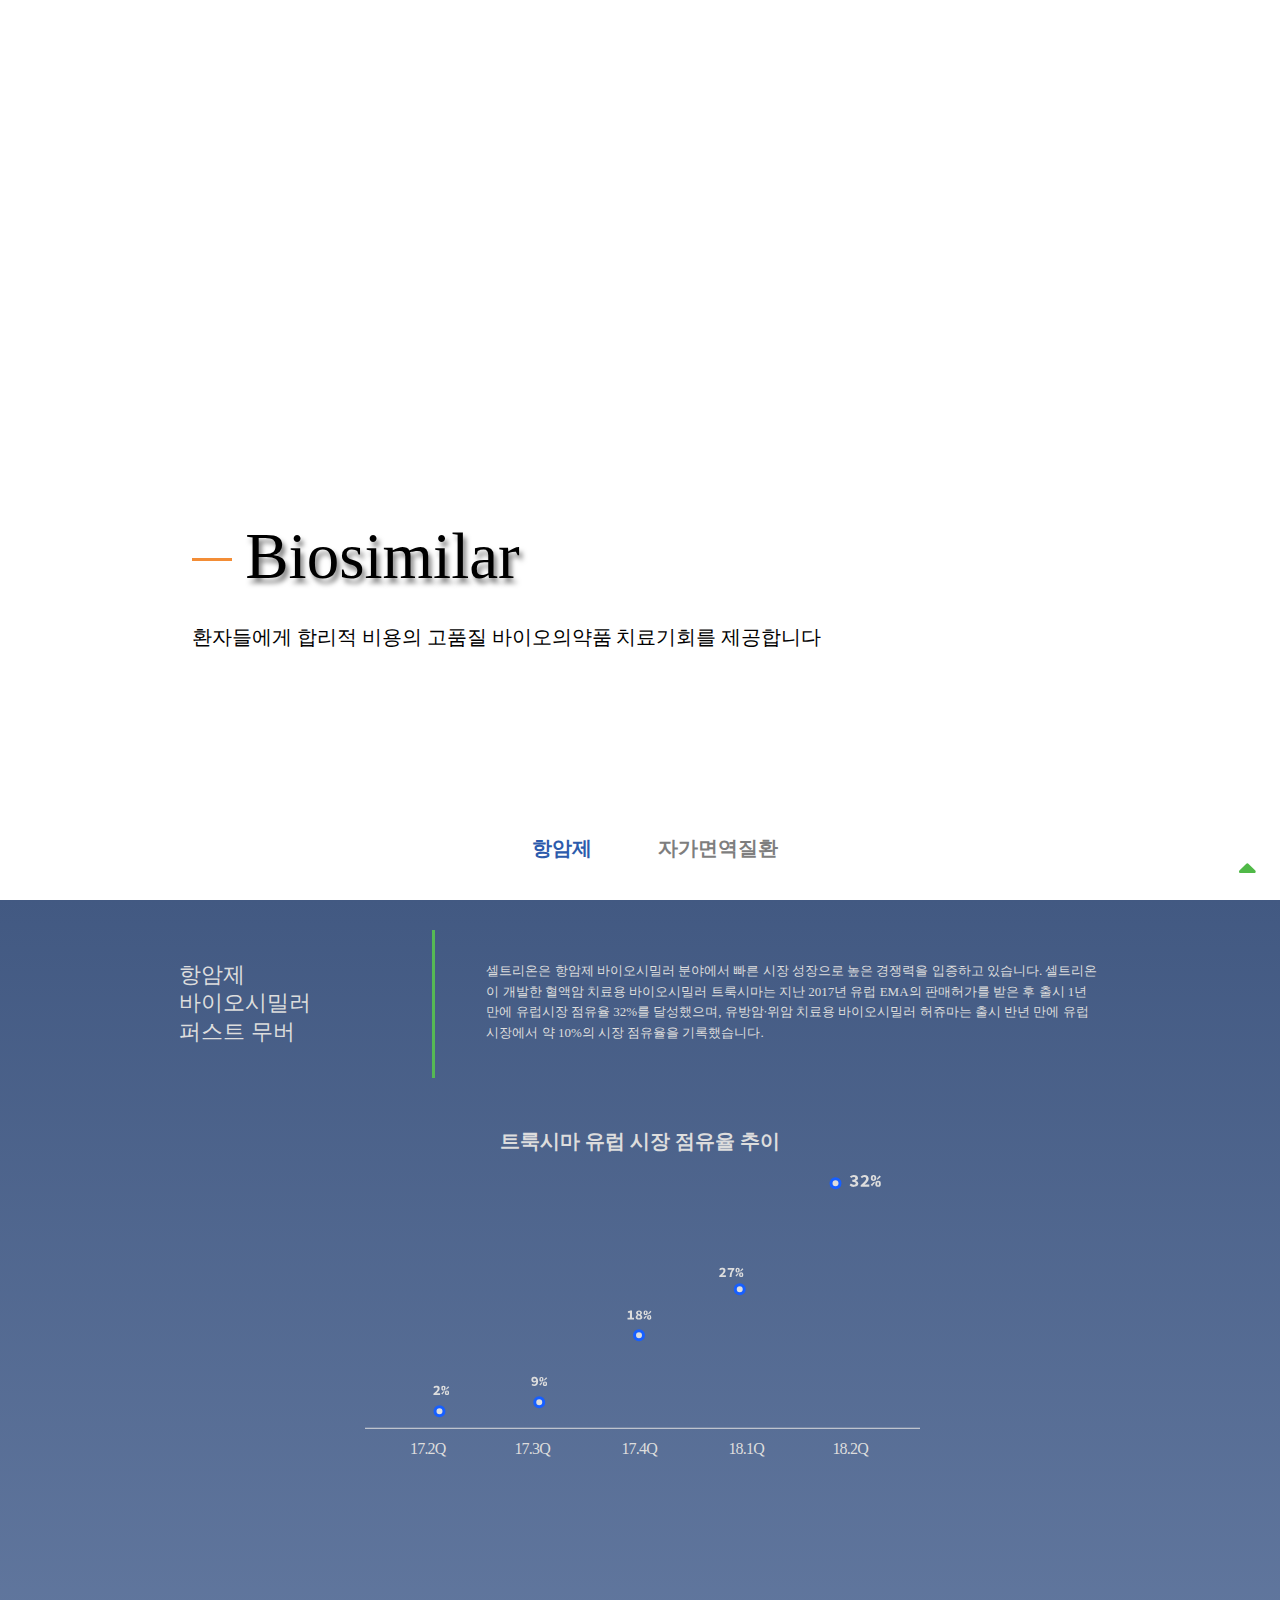
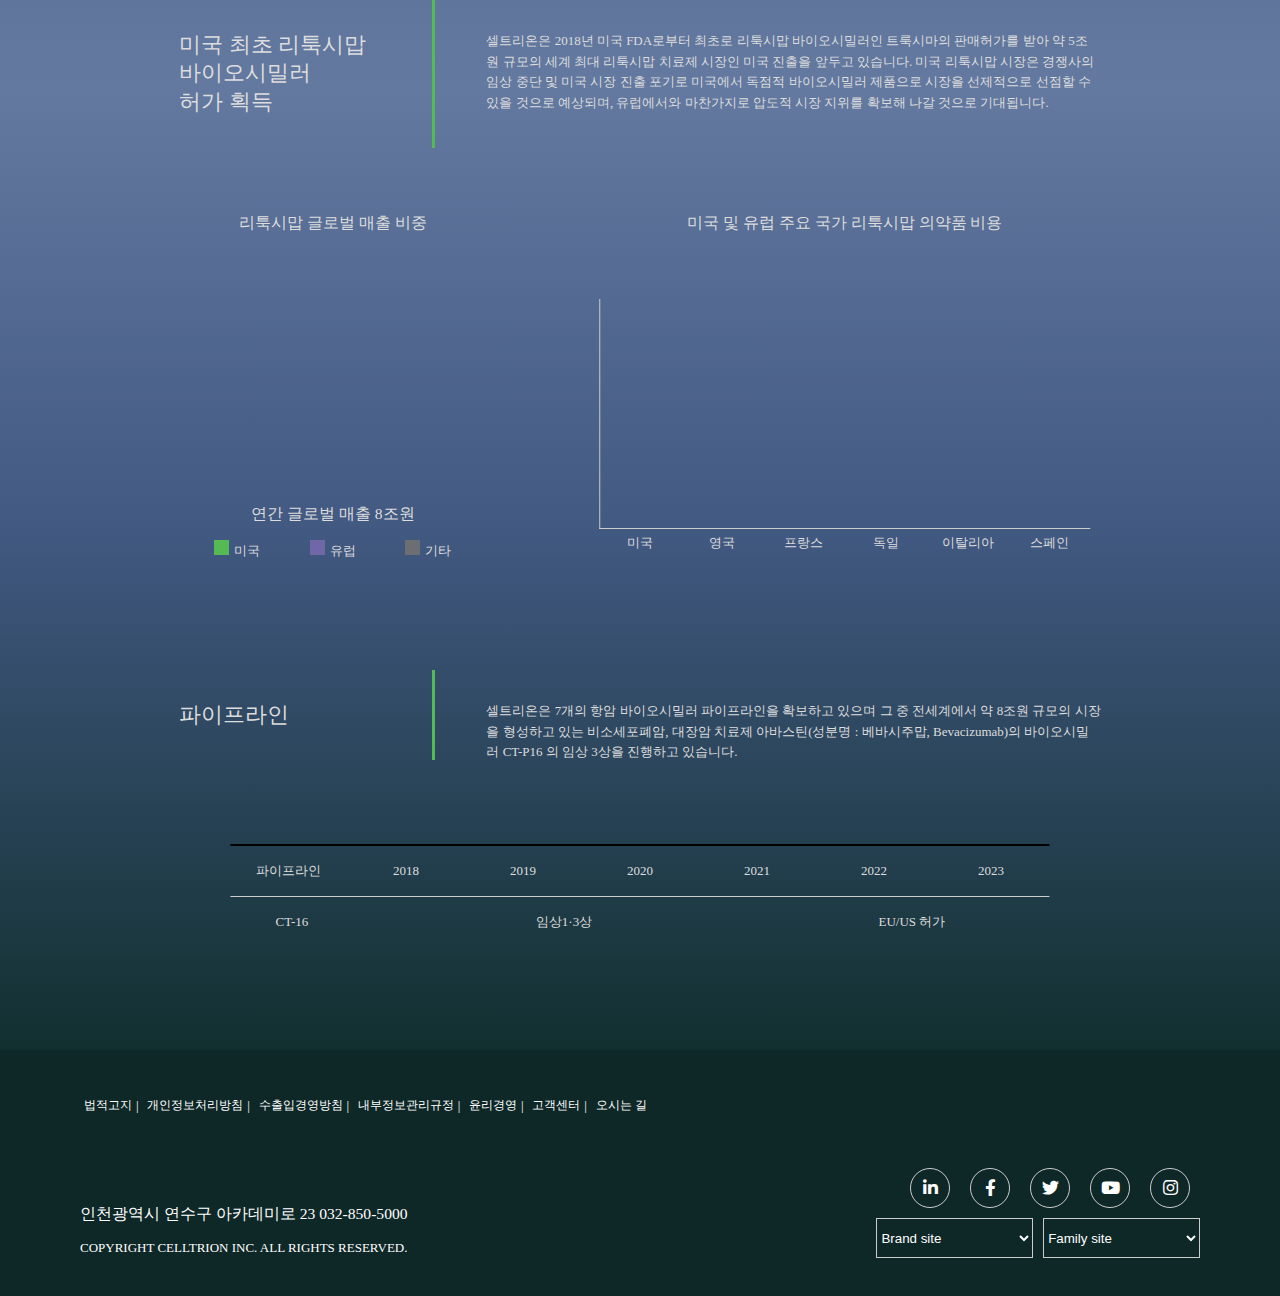
==== biosimilar.html @ dd0088aa "first upload" ====
<!DOCTYPE html>
<html lang="ko">
<head>
    <meta charset="UTF-8">
    <title>biosimilar</title>
    <meta name="viewport" content="width=device-width, initial-scale=1.0">
    
    <link rel="stylesheet" href="css/biosimilar.css">
    <link rel="stylesheet" href="https://cdnjs.cloudflare.com/ajax/libs/font-awesome/5.8.2/css/all.min.css"/>
    
    <script src="js/jquery-3.6.0.min.js"></script>
    <script src="js/default.js"></script>
    <script src="js/biosimilar.js"></script>
    
</head>
<body>
    <!--menu 따로 분리 후 html연결-->
    <div class="menu"></div>
    <div class="upBtn"><i class="fas fa-sort-up"></i></div>

    <section>
        <article class="at at1">
            <div class="at1_bg"></div>
            <div class="at1_box">
                <span></span>
                <p>Biosimilar</p>
                <p>환자들에게 합리적 비용의 고품질 바이오의약품 치료기회를 제공합니다</p>
                <ul class="tabBtn">
                    <li><a href="#">항암제</a></li>
                    <li><a href="#">자가면역질환</a></li>
                </ul>
            </div>
        </article>

        <article class="at at2 tabCont">
            <!-- 항암제 시작 -->
            <div>
                <div class="tabCont1_1">
                    <ul class="tabCont_txt">
                        <li>
                            항암제<br>
                            바이오시밀러<br>
                            퍼스트 무버
                        </li>
                        <li>
                            셀트리온은 항암제 바이오시밀러 분야에서 빠른 시장 성장으로 높은 경쟁력을 입증하고 있습니다.
                            셀트리온이 개발한 혈액암 치료용 바이오시밀러 트룩시마는 지난 2017년 유럽 EMA의 판매허가를 
                            받은 후 출시 1년 만에 유럽시장 점유율 32%를 달성했으며, 유방암∙위암 치료용 바이오시밀러 
                            허쥬마는 출시 반년 만에 유럽 시장에서 약 10%의 시장 점유율을 기록했습니다.
                        </li>
                    </ul>
                    <div class="tabCont1_box">
                        <p>트룩시마 유럽 시장 점유율 추이</p>
                        <div class="graph1">
                            <svg xmlns="http://www.w3.org/2000/svg" viewBox="0 0 550 300">
                                <defs>
                                    <style>
                                        .cls-1,.cls-5{fill:none;stroke:#ddd;}
                                        .cls-1,.cls-2,.cls-5{stroke-miterlimit:10;}
                                        .cls-1{stroke-width:3px;}
                                        .cls-2,.cls-3,.cls-4{fill:#ddd;}
                                        .cls-2{stroke:#175fff;stroke-width:3px;}
                                        .cls-4{font-size:16px;font-family:MyriadPro-Regular, Myriad Pro;letter-spacing:-0.05em;}
                                    </style>
                                </defs>
                                <g id="그래프">
                                    <polyline class="cls-1" points="73.56 236.04 174.3 227.16 275.04 159.6 375.78 114.56 473.56 4.93"/>
                                </g>
                                <g id="글씨_원" data-name="글씨 원">
                                    <ellipse class="cls-2" cx="74.49" cy="236.27" rx="4.49" ry="4.5"/>
                                    <ellipse class="cls-2" cx="374.75" cy="114.27" rx="4.49" ry="4.5"/>
                                    <ellipse class="cls-2" cx="470.51" cy="8.27" rx="4.49" ry="4.5"/>
                                    <ellipse class="cls-2" cx="274" cy="160.27" rx="4.49" ry="4.5"/>
                                    <ellipse class="cls-2" cx="174.24" cy="227.27" rx="4.49" ry="4.5"/>
                                    <path class="cls-3" d="M68.41,230.44c2.55-2.14,4.26-3.65,4.26-4.93,0-.86-.53-1.34-1.46-1.34a2.71,2.71,0,0,0-1.79.91L68.31,224a4.11,4.11,0,0,1,3.18-1.4,2.83,2.83,0,0,1,3.14,2.83c0,1.5-1.54,3.1-3.26,4.6.51-.05,1.15-.1,1.61-.1h2.11v1.73H68.41Z" transform="translate(0 -11.73)"/><path class="cls-3" d="M76.24,230.21l2.61-2.43.72.66-2.27,2.79Zm.11-5.32a2.09,2.09,0,1,1,4.15,0,2.09,2.09,0,1,1-4.15,0Zm2.74,0c0-1-.31-1.23-.66-1.23s-.67.27-.67,1.23.32,1.26.67,1.26S79.09,225.84,79.09,224.89Zm.81,4.53a2.09,2.09,0,1,1,4.16,0,2.1,2.1,0,1,1-4.16,0Zm1-3.75,2.26-2.79,1.06,1-2.61,2.43Zm1.78,3.75c0-1-.31-1.23-.66-1.23s-.67.27-.67,1.23.32,1.26.67,1.26S82.64,230.37,82.64,229.42Z" transform="translate(0 -11.73)"/><path class="cls-3" d="M484.57,22l1.22-1.67a4.37,4.37,0,0,0,2.79,1.15c1.24,0,2.14-.48,2.14-1.36s-.78-1.62-3.45-1.62V16.6c2.24,0,3.08-.62,3.08-1.53s-.66-1.26-1.69-1.26a3.8,3.8,0,0,0-2.43,1L484.9,13.2a6,6,0,0,1,3.88-1.47c2.49,0,4.22,1.13,4.22,3.14,0,1.18-.81,2-2.18,2.54v.07a3,3,0,0,1,2.55,2.79c0,2.13-2.12,3.33-4.53,3.33A5.61,5.61,0,0,1,484.57,22Z" transform="translate(0 -11.73)"/><path class="cls-3" d="M495.66,21.87c3.27-2.76,5.48-4.69,5.48-6.34,0-1.11-.69-1.72-1.89-1.72A3.48,3.48,0,0,0,497,15l-1.42-1.44a5.25,5.25,0,0,1,4.08-1.81c2.41,0,4.05,1.44,4.05,3.65,0,1.92-2,4-4.2,5.91.65-.07,1.48-.13,2.08-.13h2.71v2.22h-8.59Z" transform="translate(0 -11.73)"/><path class="cls-3" d="M505.72,21.57l3.36-3.13.92.86-2.91,3.59Zm.14-6.84a2.69,2.69,0,1,1,5.34,0,2.69,2.69,0,1,1-5.34,0Zm3.53,0c0-1.23-.41-1.58-.86-1.58s-.85.35-.85,1.58.4,1.62.85,1.62S509.39,16,509.39,14.73Zm1,5.83a2.69,2.69,0,1,1,5.34,0,2.69,2.69,0,1,1-5.34,0Zm1.22-4.82,2.92-3.59,1.36,1.32-3.36,3.12Zm2.3,4.82c0-1.23-.4-1.58-.85-1.58s-.86.35-.86,1.58.41,1.62.86,1.62S514,21.78,514,20.56Z" transform="translate(0 -11.73)"/><path class="cls-3" d="M354.22,112.44c2.55-2.14,4.26-3.65,4.26-4.93,0-.86-.53-1.34-1.47-1.34a2.73,2.73,0,0,0-1.79.91l-1.1-1.12a4.09,4.09,0,0,1,3.17-1.41,2.84,2.84,0,0,1,3.15,2.84c0,1.5-1.54,3.1-3.27,4.6a15.46,15.46,0,0,1,1.62-.1h2.11v1.73h-6.68Z" transform="translate(0 -11.73)"/><path class="cls-3" d="M367.14,106.46h-4.47v-1.74h6.69V106c-2.26,2.48-2.61,4.16-2.78,7.63H364.5A11.18,11.18,0,0,1,367.14,106.46Z" transform="translate(0 -11.73)"/><path class="cls-3" d="M370.45,112.21l2.61-2.43.72.66-2.27,2.79Zm.1-5.32a2.09,2.09,0,1,1,4.16,0,2.1,2.1,0,1,1-4.16,0Zm2.75,0c0-1-.32-1.23-.67-1.23s-.66.27-.66,1.23.31,1.26.66,1.26S373.3,107.84,373.3,106.89Zm.81,4.53a2.09,2.09,0,1,1,4.15,0,2.09,2.09,0,1,1-4.15,0Zm.95-3.75,2.27-2.79,1.06,1-2.61,2.43Zm1.79,3.75c0-1-.32-1.23-.67-1.23s-.66.27-.66,1.23.31,1.26.66,1.26S376.85,112.37,376.85,111.42Z" transform="translate(0 -11.73)"/><path class="cls-3" d="M262.52,154.52h2.39v-5.14h-2V148.1a6.21,6.21,0,0,0,2.52-.81H267v7.23h2v1.66h-6.48Z" transform="translate(0 -11.73)"/><path class="cls-3" d="M270.66,153.91a2.47,2.47,0,0,1,1.68-2.18v-.06a2.53,2.53,0,0,1-1.3-2.09c0-1.52,1.27-2.46,3-2.46s2.92,1,2.92,2.44a2.44,2.44,0,0,1-1.28,1.94v.05a2.53,2.53,0,0,1,1.67,2.34c0,1.4-1.21,2.46-3.38,2.46S270.66,155.35,270.66,153.91Zm4.8-.09c0-.81-.88-1.08-2.15-1.55a1.76,1.76,0,0,0-.86,1.41c0,.77.69,1.24,1.6,1.24S275.46,154.56,275.46,153.82Zm-.17-4.12a1.12,1.12,0,0,0-1.26-1.15c-.66,0-1.18.34-1.18,1s.72,1.07,1.77,1.42A1.75,1.75,0,0,0,275.29,149.7Z" transform="translate(0 -11.73)"/><path class="cls-3" d="M278.45,154.77l2.62-2.43.71.66-2.27,2.79Zm.11-5.32a2.09,2.09,0,1,1,4.16,0,2.1,2.1,0,1,1-4.16,0Zm2.74,0c0-1-.31-1.23-.66-1.23s-.67.27-.67,1.23.32,1.26.67,1.26S281.3,150.4,281.3,149.45Zm.81,4.54a2.09,2.09,0,1,1,4.16,0,2.1,2.1,0,1,1-4.16,0Zm1-3.75,2.27-2.8,1.06,1-2.62,2.43Zm1.78,3.75c0-1-.31-1.23-.66-1.23s-.66.27-.66,1.23.31,1.26.66,1.26S284.85,154.94,284.85,154Z" transform="translate(0 -11.73)"/><path class="cls-3" d="M166.47,221.73l1.09-1.23a2.48,2.48,0,0,0,1.57.64c1.14,0,2.13-.79,2.13-3.16,0-2.21-.83-2.86-1.68-2.86a1.29,1.29,0,0,0-1.35,1.43,1.18,1.18,0,0,0,1.32,1.3,2.19,2.19,0,0,0,1.7-1l.09,1.34a3.36,3.36,0,0,1-2.24,1.07,2.53,2.53,0,0,1-2.75-2.75,3,3,0,0,1,3.19-3c1.82,0,3.6,1.29,3.6,4.41,0,3.32-1.87,4.82-3.83,4.82A4.13,4.13,0,0,1,166.47,221.73Z" transform="translate(0 -11.73)"/><path class="cls-3" d="M174.24,221.22l2.61-2.43.72.66-2.27,2.8Zm.11-5.32a2.09,2.09,0,1,1,4.16,0,2.1,2.1,0,1,1-4.16,0Zm2.74,0c0-1-.31-1.23-.66-1.23s-.67.27-.67,1.23.32,1.26.67,1.26S177.09,216.85,177.09,215.9Zm.81,4.54a2.09,2.09,0,1,1,4.16,0,2.1,2.1,0,1,1-4.16,0Zm1-3.75,2.26-2.8,1.06,1-2.61,2.43Zm1.78,3.75c0-1-.31-1.23-.66-1.23s-.67.27-.67,1.23.32,1.26.67,1.26S180.64,221.39,180.64,220.44Z" transform="translate(0 -11.73)"/><text class="cls-4" transform="translate(45 279.27)">17.2Q</text><text class="cls-4" transform="translate(149.38 279.25)">17.3Q</text><text class="cls-4" transform="translate(256.38 279.27)">17.4Q</text><text class="cls-4" transform="translate(363.38 279.25)">18.1Q</text><text class="cls-4" transform="translate(467.38 279.25)">18.2Q</text><text y="-11.73"/><line class="cls-5" y1="253.27" x2="555" y2="253.27"/>
                                </g>
                            </svg>
                        </div>
                    </div>
                </div>

                <div class="tabCont1_2">
                    <ul class="tabCont_txt">
                        <li>미국 최초 리툭시맙<br>
                            바이오시밀러<br>
                            허가 획득</li>
                        <li>
                            셀트리온은 2018년 미국 FDA로부터 최초로 리툭시맙 바이오시밀러인 트룩시마의 판매허가를 받아 
                            약 5조 원 규모의 세계 최대 리툭시맙 치료제 시장인 미국 진출을 앞두고 있습니다.
                                미국 리툭시맙 시장은 경쟁사의 임상 중단 및 미국 시장 진출 포기로 미국에서 
                                독점적 바이오시밀러 제품으로 시장을 선제적으로 선점할 수 있을 것으로 예상되며, 
                                유럽에서와 마찬가지로 압도적 시장 지위를 확보해 나갈 것으로 기대됩니다.
                        </li>
                    </ul>
                    <div class="tabCont1_box">
                        <div>
                            <p>리툭시맙 글로벌 매출 비중</p>
                            <div class="graph1">
                                <div class="circle"></div>
                                <p>연간 글로벌 매출 8조원</p>
                                <ul>
                                    <li><span></span>미국</li>
                                    <li><span></span>유럽</li>
                                    <li><span></span>기타</li>
                                </ul>
                            </div>
                        </div>
                        <div>
                            <p>미국 및 유럽 주요 국가 리툭시맙 의약품 비용</p>
                            <div class="graph2">
                                <ul class="stick">
                                    <li></li>
                                    <li></li>
                                    <li></li>
                                    <li></li>
                                    <li></li>
                                    <li></li>
                                </ul>
                            </div>
                            <ul>
                                <li>미국</li>
                                <li>영국</li>
                                <li>프랑스</li>
                                <li>독일</li>
                                <li>이탈리아</li>
                                <li>스페인</li>
                            </ul>
                        </div>
                    </div>
                </div>

                <div class="tabCont1_3">
                    <ul class="tabCont_txt">
                        <li>파이프라인</li>
                        <li>셀트리온은 7개의 항암 바이오시밀러 파이프라인을 확보하고 있으며 그 중 전세계에서 
                            약 8조원 규모의 시장을 형성하고 있는 비소세포폐암, 대장암 치료제 아바스틴(성분명 : 
                            베바시주맙, Bevacizumab)의 바이오시밀러 CT-P16 의 임상 3상을 진행하고 있습니다.
                        </li>
                    </ul>
                    <div class="tabCont1_box">
                        <ul>
                            <li>
                                <ul>
                                    <li>파이프라인</li>
                                    <li>2018</li>
                                    <li>2019</li>
                                    <li>2020</li>
                                    <li>2021</li>
                                    <li>2022</li>
                                    <li>2023</li>
                                </ul>
                            </li>
                            <li>
                                <ul>
                                    <li>CT-16</li>
                                    <li>
                                        <span class="pipe">
                                            <span>임상1·3상</span>
                                            <span>EU/US 허가</span>
                                        </span>
                                    </li>
                                </ul>
                            </li>
                        </ul>
                    </div>
                </div>
            </div>

            <!-- 자가면역질환 시작 -->
            <div>
                <div class="tabCont2_1">
                    <ul class="tabCont_txt">
                        <li>퍼스트 무버를 넘어<br>
                            게임 체인저로
                        </li>
                        <li>
                            셀트리온은 세계 최초로 항체 바이오시밀러인 램시마를 글로벌 시장에 선보이며 합리적인 비용으로 
                            더 많은 환자에게 치료 혜택을 제공함으로써 사회경제적 혁신을 이루었습니다. 
                            누적 처방 기록과 장기 임상 결과를 통해 효능과 안전성을 입증한 램시마는 전세계 의약품 
                            규제 기관과 환자의 신뢰를 받고있는 최초의 항체 바이오시밀러입니다.
                        </li>
                    </ul>
                    <!-- 페이드 인&아웃 슬라이드 -->
                    <div class="tabCont1_box">
                        <ul class="slideBox">
                            <li class="slideList">
                                <div class="txtBox">
                                    <h2>램시마 세계 최초 항체 바이오시밀러</h2>
                                    <p>램시마는 특허가 만료된 블록버스터 바이오의약품 시장에 가장 먼저 진입하는 ‘퍼스트무버’ 전략으로 유럽 자가면역질환
                                        시장의 약 60%를 점유하며, 대표적인 자가면역질환 치료용 항체 바이오시밀러로 자리매김했습니다.</p>
                                </div>
                            </li>
                            <li class="slideList">
                                <div class="txtBox">
                                    <h2>램시마SC 새로운 치료 옵션</h2>
                                    <p>셀트리온은 다년간 쌓아온 램시마의 누적 처방 자료와 성공적인 임상 결과를 바탕으로 램시마IV의 한계를 극복한 램시마SC의 개발에
                                        성공했습니다. 유럽의약품청(EMA)로부터 판매 허가 승인을 획득한 램시마SC는 환자의 투약 편의성을 향상시키고 의사의 치료 옵션을 확장함으로써
                                        기존 TNF-α억제제의 한계를 극복, 시장의 패러다임을 바꿀 게임체인저로 기대를 모으고 있습니다.</p>
                                </div>
                            </li>
                        </ul>
                    </div>
                </div>
                <div class="tabCont1_3 tabCont2_2">
                    <ul class="tabCont_txt">
                        <li>파이프라인</li>
                        <li>셀트리온은 총 9개의 자가면역질환 바이오시밀러 파이프라인을 확보하고 있습니다. 
                            특히 휴미라 바이오시밀러 CT-P17은 약 25조 원 규모 글로벌 시장을 목표로 고농도 제형으로 개발되어 
                            타 경쟁제품과 차별화된 경쟁력을 갖추었습니다.
                        </li>
                    </ul>
                    <div class="tabCont1_box">
                        <ul>
                            <li>
                                <ul>
                                    <li>파이프라인</li>
                                    <li>2018</li>
                                    <li>2019</li>
                                    <li>2020</li>
                                    <li>2021</li>
                                    <li>2022</li>
                                    <li>2023</li>
                                </ul>
                            </li>
                            <li>
                                <ul>
                                    <li>CT-P17</li>
                                    <li>
                                        <span class="pipe">
                                            <span>임상1·3상</span>
                                            <span>EU/US 허가</span>
                                        </span>
                                    </li>
                                </ul>
                            </li>
                        </ul>
                    </div>
                </div>
            </div>
        </article>
        

        
    </section>
    <!--footer 따로 분리 후 html연결-->
    <div class="footer"></div>
</body>
</html>
---- css/biosimilar.css ----
@import "reset.css"; 
/* 기본 font-size : 13px */

/* article */
section article{
    position: relative;
    width:100%; height: 100vh;
    background: white;
}
/*---------------------article1---------------------*/
.at1{  height: 100vh;}
.at1_bg{
    width: 100%; height: 45%;
    background: url(../img/biosimilar/bg.png) no-repeat top center;
    background-size: cover;
}

.at1_box{
    position: relative;
    margin: 5% 15% 0 15%; width: 70%; height: 45%;
    /* outline: 1px solid red;  */
}
.at1_box span{
    position: relative; top:-17px; left:0;
    display: inline-block;
    width: 40px; 
    border-bottom: 3px solid #f38d36;
    margin-right: 10px;
}
.at1_box p:nth-child(2){
    /* outline: 1px solid red; */
    display: inline-block;
    font-size: 5rem; padding-top:50px; 
    text-shadow: 3px 5px 5px rgb(0 0 0 / 50%);
}
.at1_box p:nth-child(3){ padding-top:30px;  font-size: 1.5rem;}
.at1_box .tabBtn{
    position: absolute;
    bottom:0%; left:32.5%;
    width: 35%; height: 50px;
    display: flex;
}
.at1_box .tabBtn li{ flex: 1;}
.at1_box .tabBtn li a{display: block; color:rgb(126, 126, 126); font-size: 1.5rem; 
    text-align: center; line-height: 50px; font-weight: bold;
}

/*---------------------article2-tabCont--------------------*/
/* tabCont */
.at2{ 
    color:#ddd;
    height: 1750px;
    background:-webkit-linear-gradient(bottom, #112f2f 0%, #425982 30%, #6379a0 55%, #425982 100%);
} 
/* 항암제, 자가면역질환 큰 박스 */
.at2>div{
    position: absolute; top:0; left: 10%;
    width: 80%; height: auto;
}
/* 각 큰 박스안에 작은 박스 */
.at2>div>div{
    width: 100%; 
    margin-bottom: 70px;

}
/* 박스 크기 맞추기 */
.at2>div:nth-child(1)>div:nth-child(1),.at2>div:nth-child(2)>div:nth-child(1){height: 600px;}
.at2>div:nth-child(1)>div:nth-child(2){height: 600px;}
.at2>div:nth-child(1)>div:nth-child(3),.at2>div:nth-child(2)>div:nth-child(2){height: 300px;}

/* ------항암제 파트------ */
/* 공통 요소 */
.tabCont_txt{
    margin-top: 30px;
    width: 100%; 
    max-height: 180px;
    height: auto;
}
.tabCont_txt:after{ content: ''; clear: both; display: block;}
.tabCont_txt li{
    float: left; 
    /* outline:1px solid red; */
    padding: 3% 5%;
    
}
.tabCont_txt li:nth-child(1){
    line-height: 1.3; 
    width:30%; font-size: 1.7rem;
    border-right: 3px solid #55b954;
}
.tabCont_txt li:nth-child(2){
    line-height: 1.6;
    width:70%;
}
.tabCont1_box{ width: 100%; }

/* 항암제 1th 컨텐츠 */
.tabCont1_1 .tabCont1_box p{
    padding: 50px 0 20px 0;
    width: 100%; text-align: center;
    font-size: 1.5rem; font-weight: bold;
}

/* 꺾은 선 그래프 박스 */
.tabCont1_1 .tabCont1_box .graph1{
    position: relative; top:5%; left:50%;
    transform: translateX(-50%);
    width: 60%; height: 300px;
}
.tabCont1_1 .tabCont1_box .graph1 svg{  width:100%; height: 100%;}
.cls-1{
    stroke-dasharray: 500; /*점선간격*/
    stroke-dashoffset: 500; /*시작지점*/
}

.tabCont1_1 .tabCont1_box ul:nth-child(3) li{
    flex: 1; color:#ccc;
    /* outline: 1px solid red; */
    text-align: center; line-height: 30px;
}

/* 항암제 2th 컨텐츠 */
.tabCont1_2>.tabCont1_box{display: flex;}
.tabCont1_2>.tabCont1_box>div{
    margin-top: 50px; 
    height: auto; 
}
/* 원 그래프 */
.tabCont1_2 .tabCont1_box div:nth-child(1){flex: 0 0 40%;}
.tabCont1_2 .tabCont1_box div p{
    width: 100%; 
    font-size: 1.2rem;
    padding: 15px 0; text-align: center;
}

.tabCont1_2 .tabCont1_box div .graph1 .circle{
    position: relative; top:20px; left:50%;
    transform: translateX(-50%);
    width: 230px; height: 230px;
    border-radius:100%;

}
/* 원그래프 텍스트 */
.tabCont1_2>.tabCont1_box>div>.graph1>p{ 
    position: relative; top:20px; left:50%; 
    transform: translateX(-50%); text-align: center;
    padding: 5px;
}
.tabCont1_2 .tabCont1_box div .graph1 ul{
    position: relative; top:30px; left:15%;
    width: 70%;
    display: flex;
}
.tabCont1_2 .tabCont1_box div .graph1 ul li{
    flex: 1; text-align: center;
}
.tabCont1_2 .tabCont1_box div .graph1 ul li span{ 
    display: inline-block;
    width: 15px; height: 15px;
    margin-right: 5px;
}
.tabCont1_2 .tabCont1_box div .graph1 ul li:nth-child(1) span{background: #55b954;} 
.tabCont1_2 .tabCont1_box div .graph1 ul li:nth-child(2) span{background: #7066a8;} 
.tabCont1_2 .tabCont1_box div .graph1 ul li:nth-child(3) span{background: #6d6e71;} 

/* 막대 그래프 */
.tabCont1_2 .tabCont1_box div:nth-child(2){flex: 0 0 60%;}
.tabCont1_2 .tabCont1_box div .graph2 ul{ 
    position: relative; top:50px; left:50%;
    transform: translateX(-50%);
    width: 80%; height: 230px;
    /* outline: 1px solid red; */
    border-left: 1px solid #ccc;
    border-bottom: 1px solid #ccc;
    display: flex;
    justify-content: space-between;
    align-items: flex-end;
}
.tabCont1_2 .tabCont1_box div .graph2 ul li{
    flex:1; 
    margin: 0 15px;
    width: 20%; 
    background: #bcbdc0;
}

/* 막대그래프 하단 텍스트 */
.tabCont1_2>.tabCont1_box>div>ul{
    position: relative; top:50px; left:50%;
    transform: translateX(-50%);
    width: 80%; height: 20px;
    display: flex;
}
.tabCont1_2>.tabCont1_box>div>ul>li{
    padding-top: 5px;
    flex: 1; text-align: center;
}

/* 항암제 3th 컨텐츠 */
.tabCont1_3>.tabCont1_box>ul{ 
    position: relative; top:50px; left:50%;
    transform: translateX(-50%);
    width: 80%; height: 100px;
    display: flex;
    flex-direction: column;
}
.tabCont1_3>.tabCont1_box>ul>li{
    width: 100%; flex: 1;
} 

.tabCont1_3>.tabCont1_box>ul>li:nth-child(1)>ul{
    display: flex;
    border-top: 2px solid black;
    border-bottom: 1px solid #ccc;
    
}
.tabCont1_3>.tabCont1_box>ul>li:nth-child(1)>ul>li{ 
    flex:1; text-align: center; line-height: 50px;
}
.tabCont1_3>.tabCont1_box>ul>li:nth-child(2)>ul{
    display: flex; 
}
.tabCont1_3>.tabCont1_box>ul>li:nth-child(2)>ul>li{ text-align: center; line-height: 30px; padding: 10px 0;}
.tabCont1_3>.tabCont1_box>ul>li:nth-child(2)>ul>li:nth-child(1){  flex:0 0 15%;}
.tabCont1_3>.tabCont1_box>ul>li:nth-child(2)>ul>li:nth-child(2){  flex:0 0 85%;}

.tabCont1_3>.tabCont1_box>ul>li:nth-child(2)>ul>li:nth-child(2)>span{  
    width: 100%; height: 30px; text-align: center; line-height: 30px; display: block;
    /* outline: 1px solid red; */
}

.tabCont1_3>.tabCont1_box>ul>li:nth-child(2)>ul>li:nth-child(2)>span>span{  display: inline-block; height: 30px;} 
.tabCont1_3>.tabCont1_box>ul>li:nth-child(2)>ul>li:nth-child(2)>span>span:nth-child(1){width:60%;}  
.tabCont1_3>.tabCont1_box>ul>li:nth-child(2)>ul>li:nth-child(2)>span>span:nth-child(2){width:39%;}  

/* ---자가면역질환 파트--- */
/* 페이드 인&아웃 슬라이드 */
.tabCont2_1 > .tabCont1_box{
    position: relative; top:50px; left:0;
    width: 100%; height: 400px;
    
}
.tabCont2_1 > .tabCont1_box> .slideBox{
    position: relative;
    top:0; left:0;
    width: 100%; height: 100%;
    /* outline: 1px solid blue; */
}

.tabCont2_1 > .tabCont1_box> .slideBox>li{
    position: absolute; top:0; left:0;
    width: 100%; height: 100%;
}

/* 슬라이드 안 텍스트 감싸는 박스 */
.tabCont2_1 > .tabCont1_box> .slideBox>li>.txtBox{
    width: 60%; color: #ddd;
    margin-left:10%; margin-top: 230px;
}

.tabCont2_1 > .tabCont1_box> .slideBox>li>.txtBox>h2{ padding: 10px 0;}
.tabCont2_1 > .tabCont1_box> .slideBox>li>.txtBox>p{line-height: 1.5;}

/*----------미디어쿼리---------- */
/* 테블릿 */
@media screen and (min-width: 768px) and (max-width:1023px){   
    .at1_box span{width: 30px;}
    .at1_box p:nth-child(2){ font-size: 3.7rem;}
    .at1_box p:nth-child(3){ font-size: 1.2rem;}
    .at1_box .tabBtn li a{font-size: 1.2rem; }
    /* ------항암제 파트------ */
    /* 공통 요소 */
    .tabCont_txt li:nth-child(1){ font-size: 1.5rem;}
    /* 꺾은 선 그래프 박스 */
    .tabCont1_1 .tabCont1_box .graph1{ width: 80%;}
    /* 그래프 하단 텍스트 */
    .tabCont1_1 .tabCont1_box ul:nth-child(3){ width: 80%;}
    /* 막대그래프 하단 텍스트 */
    .tabCont1_2>.tabCont1_box>div>ul{ width: 85%;}
    /* 파이프라인 */
    .tabCont1_3>.tabCont1_box>ul>li:nth-child(2)>ul>li:nth-child(2)>span>span:nth-child(1){width:59%;}  
    /* ---자가면역질환 파트--- */
        
    /* 슬라이드 안 텍스트 감싸는 박스 */
    .tabCont2_1 > .tabCont1_box> .slideBox>li>.txtBox{ margin-top: 210px;}
    .tabCont2_1 > .tabCont1_box> .slideBox>li>.txtBox>p{font-size: 0.9rem;}

}

/* 모바일 */
@media screen and (max-width:767px){  
    .at1_bg{ background: url(../img/biosimilar/bg.png) no-repeat top right;}
    .at1_box{  margin: 5% 10%; width: 80%; height: 45%;}
    .at1_box span{ width: 25px; }
    .at1_box p:nth-child(2){ font-size: 3rem; }
    .at1_box p:nth-child(3){ font-size: 1rem;}
    .at1_box .tabBtn{left:15%; width: 70%; height: 30px;}
    .at1_box .tabBtn li a{font-size: 1rem; 
        text-align: center; line-height: 30px;
    }
    /*---------------------article2-tabCont--------------------*/
    /* tabCont */
    /* 박스 크기 맞추기 */
    .at2>div:nth-child(1)>div:nth-child(1),.at2>div:nth-child(2)>div:nth-child(1){height: 450px;}
    .at2>div:nth-child(1)>div:nth-child(2){height: 850px;}
    .at2>div:nth-child(1)>div:nth-child(3),.at2>div:nth-child(2)>div:nth-child(2){height: 200px;}

    /* ------항암제 파트------ */
    /* 공통 요소 */
    .tabCont_txt{  max-height: 300px;  height: auto;}
    .tabCont_txt li{ clear: both; }
    .tabCont_txt li:nth-child(1){
        width:100%; font-size: 1.6rem;
        border-left: 3px solid #55b954;
        border-right: none;
    }
    .tabCont_txt li:nth-child(2){ display: none;}

    /* 항암제 1th 컨텐츠 */
    .tabCont1_1 .tabCont1_box p{ font-size: 1.3rem;}

    /* 꺾은 선 그래프 박스 */
    .tabCont1_1 .tabCont1_box .graph1{  width: 100%; height: 200px; }

    /* 그래프 하단 텍스트 */
    .tabCont1_1 .tabCont1_box ul:nth-child(3){ width: 100%; }

    /* 항암제 2th 컨텐츠 */
    .tabCont1_2>.tabCont1_box{ display: block;}
    .tabCont1_2>.tabCont1_box>div{width: 100%;}

    /* 원 그래프 */
    .tabCont1_2 .tabCont1_box div p{ font-size: 1.3rem; font-weight: bold; }
    .tabCont1_2 .tabCont1_box div .graph1 .circle{ width: 200px; height: 200px;}

    /* 원그래프 텍스트 */
    .tabCont1_2 .tabCont1_box div .graph1 ul{ left:10%; width: 80%;}

    /* 막대 그래프 */
    .tabCont1_2 .tabCont1_box div .graph2 ul{ width: 100%; height: 230px; top:0px;}
    .tabCont1_2 .tabCont1_box div .graph2 ul li{ margin: 0 10px;}

    /* 막대그래프 하단 텍스트 */
    .tabCont1_2>.tabCont1_box>div>ul{ width: 100%; top:0px; font-size: 0.9rem;}

    /* 항암제 3th 컨텐츠 */
    .tabCont1_3>.tabCont1_box>ul{ top:20px; width: 100%; height: 100px;}
    .tabCont1_3>.tabCont1_box>ul>li:nth-child(1)>ul>li:nth-child(1){ display: none;} 
    .tabCont1_3>.tabCont1_box>ul>li:nth-child(2)>ul>li:nth-child(2)>span>span:nth-child(1){width:59%;}  

    /* ---자가면역질환 파트--- */
    /* 페이드 인&아웃 슬라이드 */
    .tabCont2_1 > .tabCont1_box{ height: 300px;}

    /* 슬라이드 안 텍스트 감싸는 박스 */
    .tabCont2_1 > .tabCont1_box> .slideBox>li>.txtBox{  width: 80%; margin-top: 30px;}


}
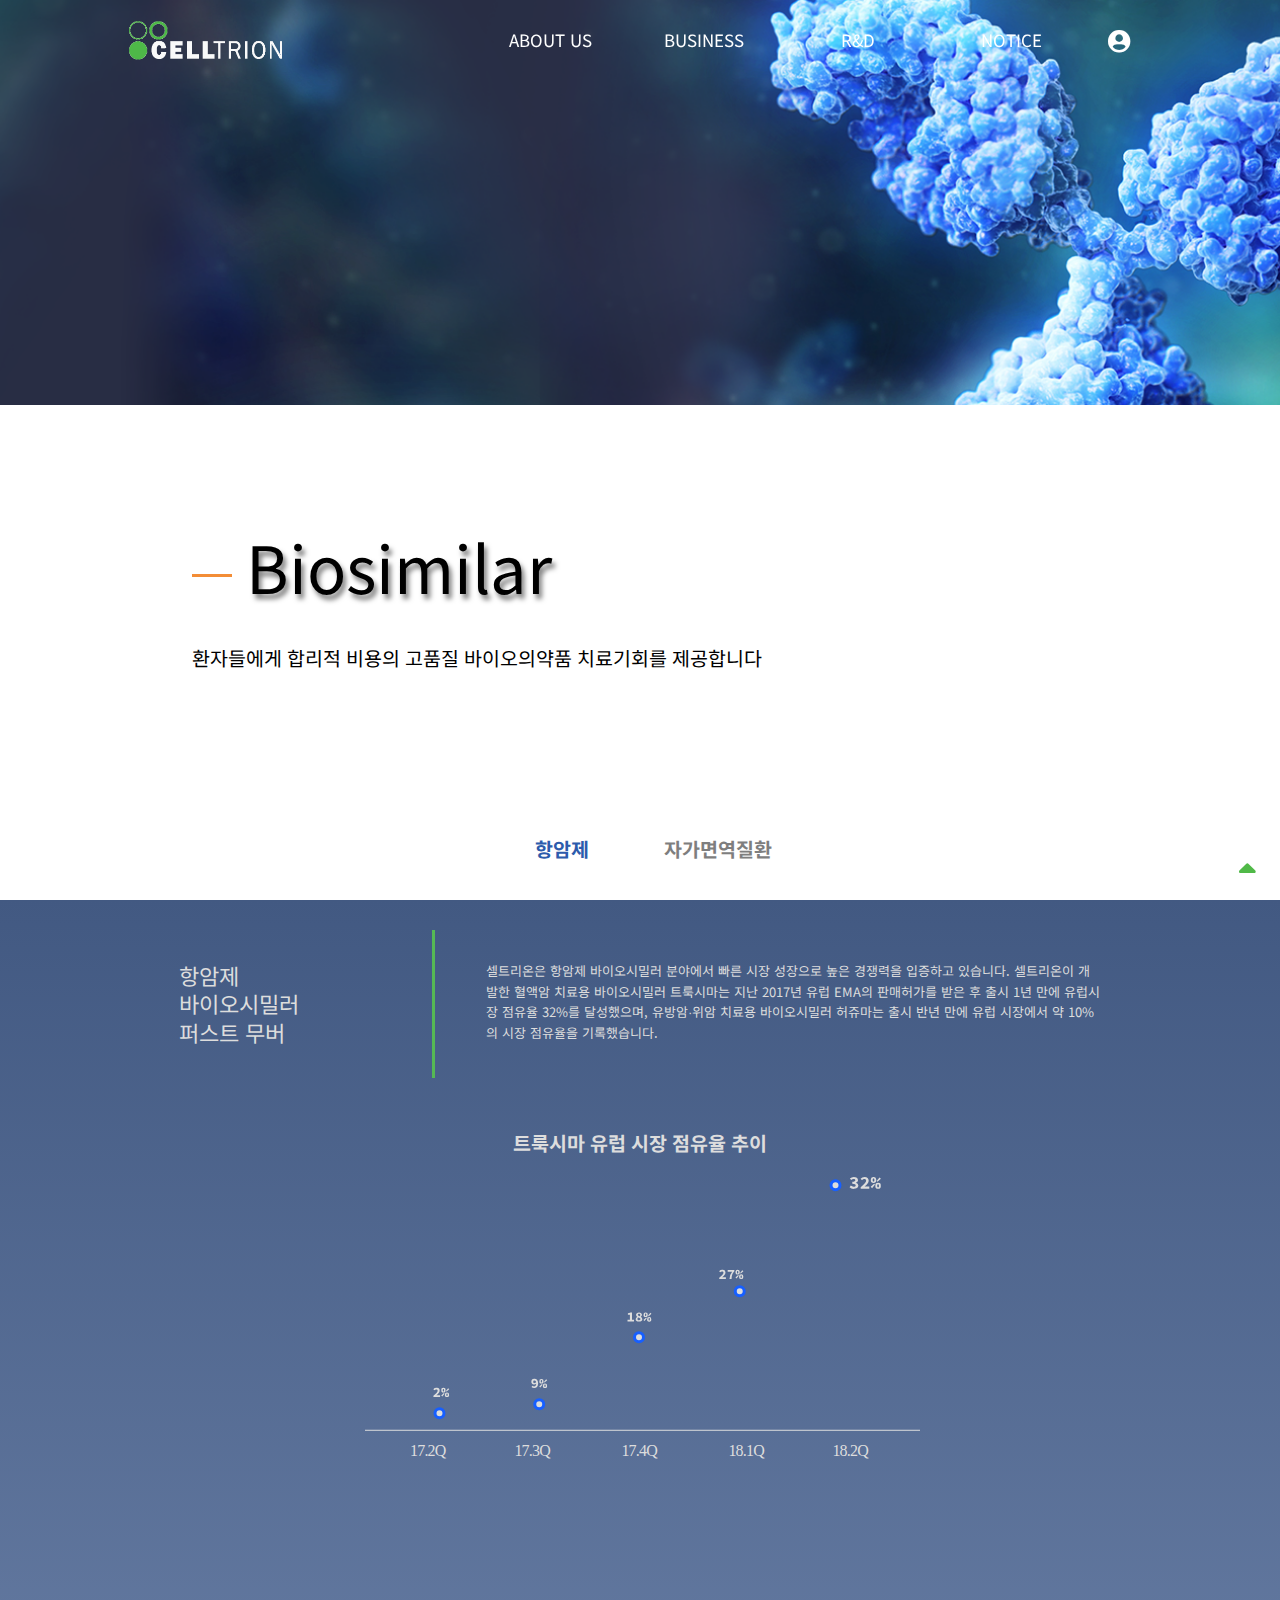
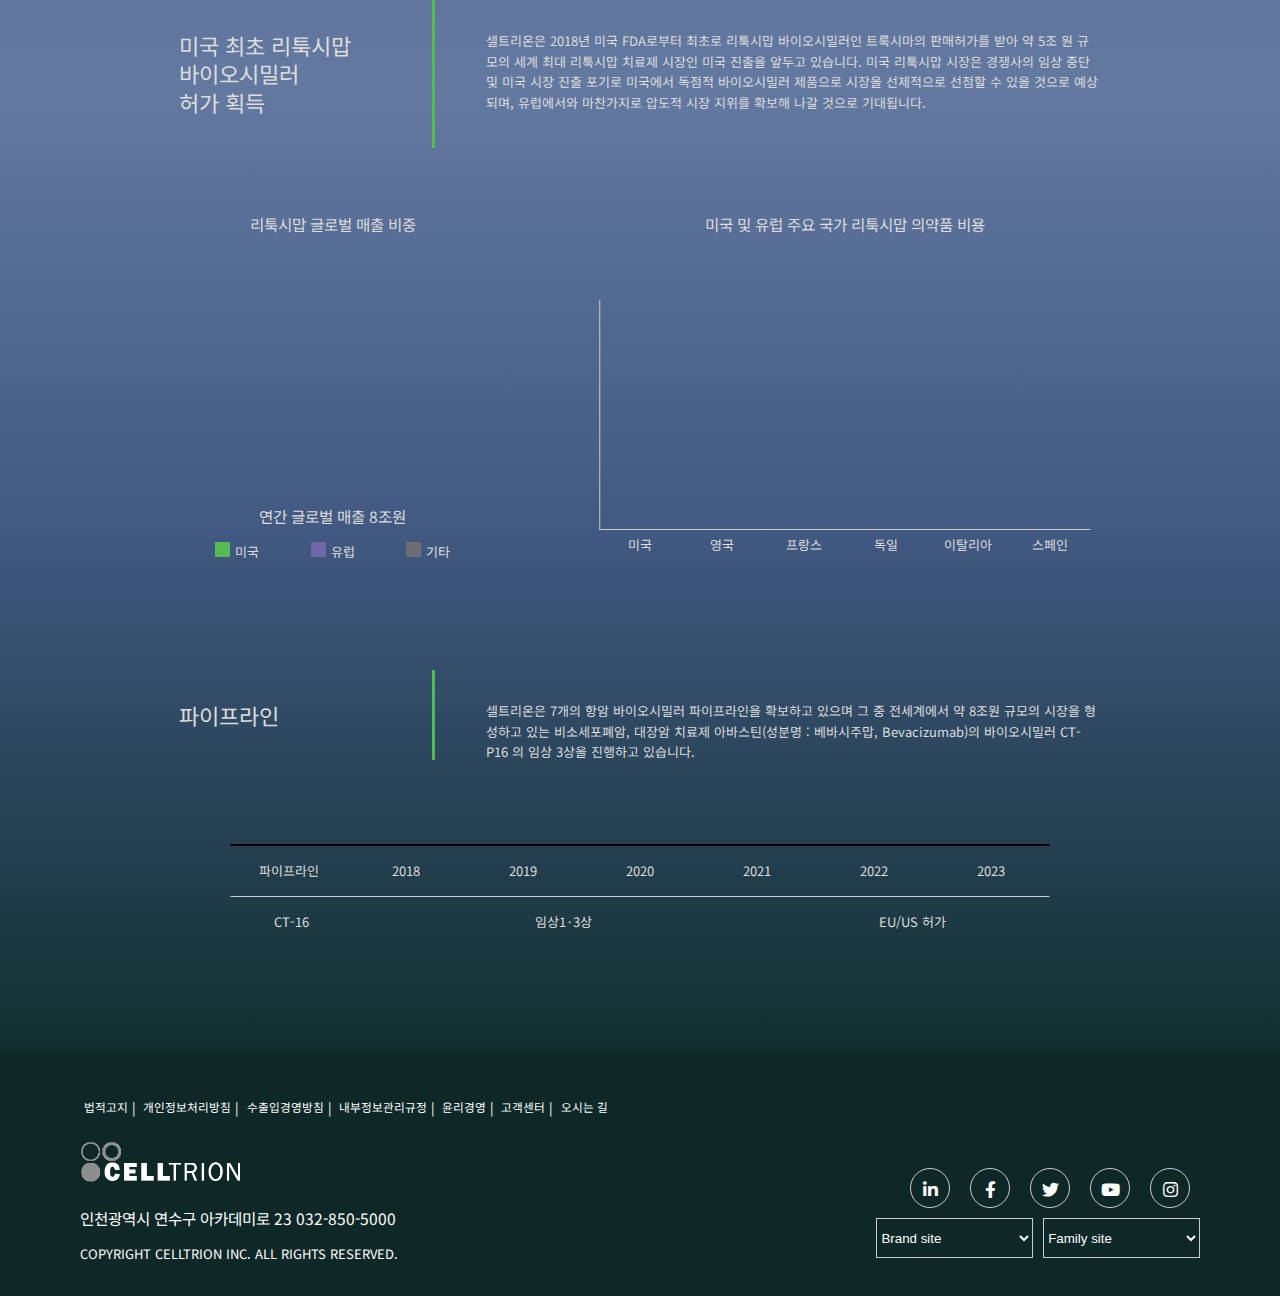
==== commit faeb3e9b: "최종본-1" ====
--- a/biosimilar.html
+++ b/biosimilar.html
@@ -238,10 +238,8 @@
                 </div>
             </div>
         </article>
-        
-
-        
     </section>
+    
     <!--footer 따로 분리 후 html연결-->
     <div class="footer"></div>
 </body>
